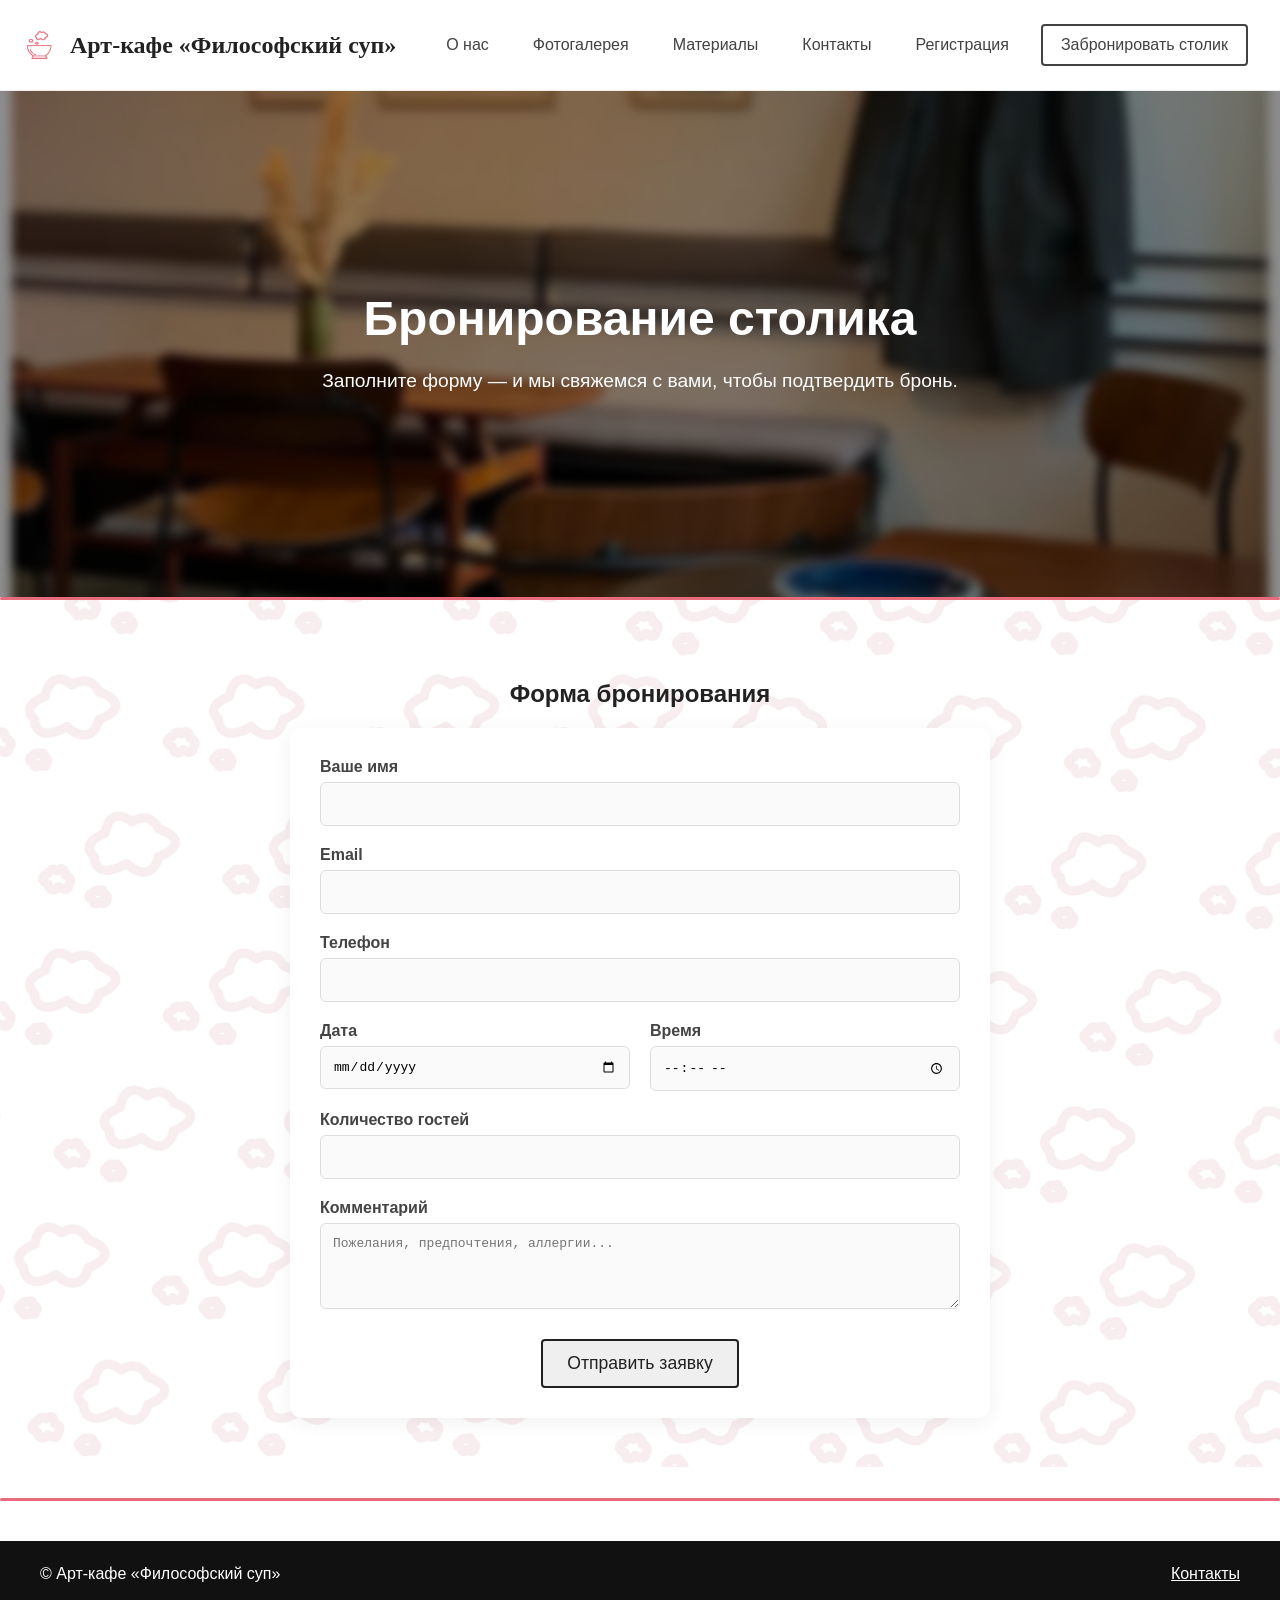
==== booking.html @ 497f6caf "Add files via upload" ====
<!doctype html>
<html lang="ru">
<head>
  <meta charset="utf-8">
  <meta name="viewport" content="width=device-width,initial-scale=1">
  <title>Бронирование — Арт-кафе «Философский суп»</title>
  <link rel="stylesheet" href="style.css">
</head>

<body>

<header>
  <div class="logo">
    <img src="23.jpg" alt="Логотип Арт-кафе" class="logo-img">
    <a href="art-cafe.html" class="logo-text">Арт-кафе «Философский суп»</a>
  </div>
  <nav>
    <a href="aboutus.html">О нас</a>
    <a href="gallery.html">Фотогалерея</a>
    <a href="materials.html">Материалы</a>
    <a href="contact.html">Контакты</a>
    <a href="booking.html" class="active">Регистрация</a>
    <a class="btn" href="booking.html">Забронировать столик</a>
  </nav>
</header>

<!-- HERO -->
<section class="hero hero-about" style="background-image: url('24.jpg');">
  <div class="container">
    <h1>Бронирование столика</h1>
    <p>Заполните форму — и мы свяжемся с вами, чтобы подтвердить бронь.</p>
  </div>
</section>

<div class="pink-divider"></div>

<main class="container">

  <section class="booking-section">

    <h2>Форма бронирования</h2>

    <form class="booking-form" action="#" method="post">

      <label>
        Ваше имя
        <input type="text" name="name" required>
      </label>

      <label>
        Email
        <input type="email" name="email" required>
      </label>

      <label>
        Телефон
        <input type="tel" name="phone" required>
      </label>

      <div class="form-row">
        <label>
          Дата
          <input type="date" name="date" required>
        </label>

        <label>
          Время
          <input type="time" name="time" required>
        </label>
      </div>

      <label>
        Количество гостей
        <input type="number" name="guests" min="1" max="20" required>
      </label>

      <label>
        Комментарий
        <textarea name="comment" rows="4" placeholder="Пожелания, предпочтения, аллергии..."></textarea>
      </label>

      <button type="submit" class="btn">Отправить заявку</button>

    </form>

  </section>

</main>

<div class="pink-divider"></div>

<footer>
  <div class="container footer-inner">
    <div>© Арт-кафе «Философский суп»</div>
    <div><a href="contact.html">Контакты</a></div>
  </div>
</footer>

<script src="script.js"></script>
</body>
</html>
---- style.css ----
:root {
  --accent: #e76b7b;
  --muted: #f4f4f4;
  --text: #222;
  --text-light: #666;
}

body {
  margin: 0;
  font-family: 'Helvetica Neue', Arial, sans-serif;
  background: url('background.jpg') center/cover no-repeat fixed;
  color: var(--text);
}

.container {
  max-width: 1200px;
  margin: auto;
  padding: 40px 20px;
}

/* HEADER */


.logo {
  display: flex;
  align-items: center;
  gap: 10px;
  font-family: Georgia, serif;
  font-size: 24px;
  font-weight: bold;
}

.logo-img {
  width: 40px;
  height: 40px;
  border-radius: 50%;
  object-fit: cover;
}

.logo-text {
  text-decoration: none;
  color: inherit;
  cursor: pointer;
}

.logo-text:visited {
  color: inherit;
}

nav a {
  margin: 0 12px;
  text-decoration: none;
  color: var(--text);
  opacity: .85;
  transition: .3s;
}

nav a:hover {
  opacity: 1;
  color: var(--accent);
}

.btn {
  padding: 10px 18px;
  border: 2px solid var(--text);
  border-radius: 4px;
  text-decoration: none;
  color: var(--text);
  transition: .3s;
}

.btn:hover {
  background: var(--accent);
  color: #fff;
  border-color: var(--accent);
}

/* BASIC HERO */
.hero {
  padding: 160px 20px;
}


.hero h1 {
  font-size: 48px;
  margin: 0;
}

.hero p {
  max-width: 700px;
  margin: 16px auto 28px;
  color: var(--text-light);
}

/* HERO ABOUT */
.hero-about {
  background: url('16.jpg') center/cover no-repeat;
  color: white;
  text-align: center;
  padding: 160px 20px;
  position: relative;
}

.hero-about::before {
  content: '';
  position: absolute;
  inset: 0;
  background: rgba(0,0,0,0.45);
}

.hero-about .container {
  position: relative;
  z-index: 1;
}

.hero-about p {
  color: #fff;
  font-size: 1.1em;
  max-width: 700px;
  margin: 20px auto 0;
  line-height: 1.6;
}

/* HERO CONTACTS */
.hero-contacts-img {
  background: url('28.jpg') center/cover no-repeat;
  color: white;
  text-align: center;
  padding: 160px 20px;
  position: relative;
}

.hero-contacts-img::before {
  content: '';
  position: absolute;
  inset: 0;
  background: rgba(0,0,0,0.45);
}

.hero-contacts-img .container {
  position: relative;
  z-index: 1;
}

.hero-contacts-img h1 {
  font-size: 48px;
  margin-bottom: 10px;
}

.hero-contacts-img p {
  color: #fff;
  font-size: 1.2em;
  max-width: 700px;
  margin: 20px auto 0;
  line-height: 1.6;
}

/* HERO ART-CAFE */
.hero-artcafe-img {
  background: url('29.jpg') center/cover no-repeat;
  color: white;
  text-align: center;
  padding: 180px 20px;
  position: relative;
}

.hero-artcafe-img::before {
  content: '';
  position: absolute;
  inset: 0;
  background: rgba(0,0,0,0.45);
}

.hero-artcafe-img .container {
  position: relative;
  z-index: 1;
}

.hero-artcafe-img h1 {
  font-size: 52px;
  margin-bottom: 16px;
}

.hero-artcafe-img p {
  color: #fff;
  font-size: 1.2em;
  max-width: 700px;
  margin: 20px auto 30px;
  line-height: 1.6;
}

/* PINK DIVIDER */
.pink-divider {
  width: 100%;
  height: 3px;
  background: #E76B7B;
  border-radius: 6px;
}

/* THREE BLOCKS */
.three-blocks {
  display: flex;
  gap: 20px;
  justify-content: center;
  margin-top: 40px;
}

.open-block {
  width: 30%;
  background: #fff;
  border-radius: 10px;
  overflow: hidden;
  cursor: pointer;
  transition: .3s;
  text-align: center;
}

.open-block:hover {
  transform: translateY(-5px);
  box-shadow: 0 10px 20px rgba(0,0,0,0.15);
}

.open-block .cover {
  width: 100%;      /* фото всегда равно ширине блока */
  aspect-ratio: 4/3; /* или 3/2, или 1/1 — выбирай пропорцию */
  object-fit: cover;
  border-radius: 6px;
}


/* MODAL */
.modal {
  display: none;
  position: fixed;
  inset: 0;
  background: rgba(0,0,0,0.7);
  justify-content: center;
  align-items: center;
}

.modal-content {
  position: relative;
  background: #fff;
  padding: 20px;
  border-radius: 8px;
}

.modal img {
  width: 450px;
  height: auto;
  border-radius: 6px;
}

.close {
  position: absolute;
  top: 10px;
  right: 14px;
  font-size: 28px;
  cursor: pointer;
}

.arrow {
  position: absolute;
  top: 50%;
  transform: translateY(-50%);
  background: #fff;
  border: none;
  font-size: 30px;
  cursor: pointer;
  padding: 10px;
  border-radius: 50%;
}

.left { left: -60px; }
.right { right: -60px; }

/* NEWS */
.news {
  display: grid;
  grid-template-columns: repeat(3, 1fr);
  gap: 20px;
}

.card {
  background: #fff;
  padding: 18px;
  border-radius: 6px;
  border: 1px solid #eee;
  cursor: pointer;
  transition: .3s;
}

.card:hover {
  transform: translateY(-4px);
  box-shadow: 0 10px 24px rgba(0,0,0,0.12);
}

.card img {
  width: 100%;
  height: 160px;
  object-fit: cover;
  border-radius: 4px;
  margin-bottom: 12px;
}

.more-info {
  max-height: 0;
  overflow: hidden;
  transition: .3s;
}

.card.open .more-info {
  max-height: 200px;
}

/* MOTTO + TEAM */
.motto-team {
  margin-top: 48px;
  text-align: center;
}

.motto-text {
  font-size: 20px;
  color: var(--text-light);
  max-width: 900px;
  margin: 12px auto 32px;
}

.team {
  display: flex;
  gap: 24px;
  align-items: center;
  justify-content: center;
  margin-top: 20px;
}

.team img:not(.team-cloud) {
  width: 260px;
  height: 260px;
  object-fit: cover;
  border-radius: 6px;
}


.team-text {
  max-width: 760px;
  text-align: left;
  position: relative; 
  z-index: 5; /* текст поверх облака */
}

.team-title {
  position: relative;
  z-index: 5;
}

/* ABOUT PAGE */
.about-history {
  margin: 60px auto;
  width: 80%;
  line-height: 1.7;
  font-size: 1.1em;
  color: #444;
}

.about-events {
  margin: 80px auto;
  width: 85%;
}

.events-list {
  display: flex;
  flex-direction: column;
  gap: 40px;
}

.event-card {
  display: flex;
  align-items: center;
  gap: 30px;
  background: #fafafa;
  border-radius: 15px;
  overflow: hidden;
  box-shadow: 0 2px 10px rgba(0,0,0,0.05);
}

.event-card img {
  width: 40%;
  object-fit: cover;
  height: 250px;
}

.event-text {
  flex: 1;
  padding: 20px 30px;
}

.about-team {
  margin: 80px auto;
  width: 85%;
  text-align: center;
}

.team-intro {
  width: 70%;
  margin: 0 auto 40px;
  color: #444;
  font-size: 1.1em;
}

.team-cards {
  display: flex;
  flex-wrap: wrap;
  justify-content: center;
  gap: 30px;
}

.team-member {
  width: 280px;
  background: #fff;
  border-radius: 15px;
  box-shadow: 0 2px 10px rgba(0,0,0,0.05);
  padding: 20px;
  transition: transform 0.3s;
}

.team-member:hover {
  transform: translateY(-5px);
}

.photo-placeholder {
  background: #f4f4f4;
  width: 100%;
  height: 300px;
  border-radius: 10px;
  object-fit: contain;
  object-position: center top;
  margin-bottom: 15px;
  background-color: #fff;
}

.role {
  color: #d94e67;
  font-weight: bold;
  margin-bottom: 10px;
}

/* BOOKING */
.booking-section {
  max-width: 700px;
  margin: 40px auto;
  text-align: center;
}

.booking-form {
  background: #fff;
  padding: 30px;
  border-radius: 12px;
  box-shadow: 0 4px 20px rgba(0,0,0,0.06);
  display: flex;
  flex-direction: column;
  gap: 20px;
}

.booking-form label {
  display: flex;
  flex-direction: column;
  text-align: left;
  font-weight: 600;
  color: #444;
}

.booking-form input,
.booking-form textarea {
  margin-top: 6px;
  padding: 12px;
  border: 1px solid #ddd;
  border-radius: 6px;
  font-size: 1em;
  background: #fafafa;
  transition: .2s;
}

.booking-form input:focus,
.booking-form textarea:focus {
  border-color: var(--accent);
  outline: none;
  background: #fff;
}

.form-row {
  display: flex;
  gap: 20px;
}

.form-row label {
  flex: 1;
}

.booking-form .btn {
  width: fit-content;
  margin: 10px auto 0;
  padding: 12px 24px;
  font-size: 1.1em;
}

/* CONTACT BLOCKS */
.contacts-row {
  display: flex;
  justify-content: space-between;
  gap: 20px;
  margin: 40px 0;
}

.contact-rect {
  flex: 1;
  background: #fff;
  padding: 40px 20px;
  border-radius: 12px;
  box-shadow: 0 4px 20px rgba(0,0,0,0.06);
  text-align: center;
  transition: transform .3s ease, box-shadow .3s ease;
}

.contact-rect:hover {
  transform: translateY(-6px);
  box-shadow: 0 12px 28px rgba(0,0,0,0.12);
}

.contact-rect h3 {
  font-size: 1.4em;
  margin-bottom: 12px;
  color: var(--accent);
}

.contact-rect p {
  margin: 6px 0;
  font-size: 1.1em;
  color: #444;
}

.contact-icon {
  width: 50px;
  height: 50px;
  object-fit: contain;
  margin-bottom: 15px;
  opacity: 0.9;
}

/* ADAPTIVE */
@media (max-width: 768px) {
  .contacts-row {
    flex-direction: column;
  }

  .contact-rect {
    width: 100%;
  }
}

/* FOOTER */
footer {
  background: #111;
  color: #fff;
  margin-top: 40px;
}

.footer-inner {
  display: flex;
  justify-content: space-between;
  align-items: center;
  padding: 24px 20px;
}

footer a {
  color: #fff;
  text-decoration: underline;
}

.hero-artcafe-img .btn {
  color: #fff !important;
  border-color: #fff !important;
}
/* тут блок материалов */
/* Сетка вкладок */
.materials-tabs {
  display: grid;
  grid-template-columns: repeat(2, 1fr);
  gap: 30px;
  margin-top: 40px;
}

.tab-card {
  background: #fff;
  border-radius: 12px;
  padding: 20px;
  box-shadow: 0 4px 20px rgba(0,0,0,0.06);
  cursor: pointer;
  transition: .3s;
  text-align: center;
}

.tab-card:hover {
  transform: translateY(-6px);
  box-shadow: 0 12px 28px rgba(0,0,0,0.12);
}

.tab-card img {
  width: 100%;
  height: 180px;
  object-fit: cover;
  border-radius: 8px;
  margin-bottom: 15px;
}

.tab-card h3 {
  color: var(--accent);
  margin-bottom: 10px;
}

/* Модалки */
.modal {
  display: none;
  position: fixed;
  inset: 0;
  background: rgba(0,0,0,0.6);
  justify-content: center;
  align-items: center;
  z-index: 1000;
}

.modal-content {
  background: #fff;
  padding: 30px;
  border-radius: 12px;
  max-width: 600px;
  width: 90%;
  position: relative;
  animation: fadeIn .3s ease;
}

.modal-content iframe {
  width: 100%;
  height: 300px;
  border-radius: 10px;
  margin-bottom: 20px;
}

.close {
  position: absolute;
  top: 10px;
  right: 14px;
  font-size: 28px;
  cursor: pointer;
}

@keyframes fadeIn {
  from { opacity: 0; transform: translateY(20px); }
  to   { opacity: 1; transform: translateY(0); }
}
/* Универсальный стиль hero-блоков */
.hero {
  position: relative;
  padding: 160px 20px;
  text-align: center;
  color: #fff;
}

.hero::before {
  content: "";
  position: absolute;
  inset: 0;
  background: rgba(0,0,0,0.45);
  z-index: 1;
}

.hero .container {
  position: relative;
  z-index: 2;
}

.hero h1 {
  font-size: 48px;
  margin-bottom: 10px;
  color: #fff;
}

.hero p {
  font-size: 1.2em;
  max-width: 700px;
  margin: 20px auto 0;
  line-height: 1.6;
  color: #fff;
}
.hero-materials-img {
  background: url('30.jpg') center/cover no-repeat;
}

header {
  display: flex;
  justify-content: space-between;
  align-items: center;
  padding: 24px 20px;
  background: #fff;
  border-bottom: 1px solid #eee;
  position: relative;
  z-index: 10;
}

nav {
  display: flex;
  align-items: center;
  gap: 20px;
  flex-wrap: wrap;
}
nav a.btn {
  margin-left: auto;
}
.hero-artcafe-img .btn {
  margin-top: 30px;
  display: inline-block;
}

@media (max-width: 900px) {
  nav .btn {
    padding: 6px 12px;
    font-size: 14px;
  }
}
/* GALLERY */
.gallery-title {
  margin-top: 40px;
  margin-bottom: 20px;
  font-size: 28px;
  color: var(--accent);
  text-align: center;
}

.gallery-grid {
  display: grid;
  grid-template-columns: repeat(4, 1fr);
  gap: 20px;
  margin-bottom: 40px;
}

.gallery-img {
  width: 100%;
  height: 220px;
  object-fit: cover;
  border-radius: 10px;
  cursor: pointer;
  transition: .3s;
}

.gallery-img:hover {
  transform: scale(1.03);
  box-shadow: 0 10px 20px rgba(0,0,0,0.15);
}

/* Лайтбокс */
#lightbox img {
  width: 600px;
  max-width: 90vw;
  border-radius: 10px;
}
/* Большой атмосферный блок в галерее */
.gallery-feature {
  margin: 60px auto;
  max-width: 1000px;
  text-align: center;
}

.gallery-feature img {
  width: 100%;
  height: 420px;
  object-fit: cover;
  border-radius: 12px;
  box-shadow: 0 10px 24px rgba(0,0,0,0.15);
}

.gallery-feature-text {
  margin-top: 24px;
}

.gallery-feature-text h2 {
  font-size: 32px;
  color: var(--accent);
  margin-bottom: 10px;
}

.gallery-feature-text p {
  font-size: 1.15em;
  color: var(--text-light);
  max-width: 800px;
  margin: 0 auto;
  line-height: 1.6;
}

/* HERO GALLERY */
.hero-gallery-img {
  background: url('31.jpg') center/cover no-repeat;
  color: white;
  text-align: center;
  padding: 180px 20px;
  position: relative;
}
.gallery-item {
  display: flex;
  flex-direction: column;
  align-items: center;
}

.gallery-caption {
  margin-top: 8px;
  font-size: 0.95em;
  color: var(--text-light);
  text-align: center;
}
.team {
  display: flex;
  gap: 30px;
  align-items: flex-start;
  overflow: visible;
}

/* ВАЖНО: фото + облако теперь НЕ flex-элемент */
.team-left {
  position: relative;
  display: block;
  overflow: visible;
  position: relative; 
  z-index: 4;
}

.team-photo-wrap {
  position: relative;
  display: inline-block;
  overflow: visible;
}

.team-photo {
  display: block;
  border-radius: 12px;
  position: relative;
  z-index: 3;
}

/* Облако-рамка */
.team-cloud {
  position: absolute;
  left: 50%;
  top: 50%;
  transform: translate(-50%, -50%);
  width: 430px;
  z-index: 1; /* облако — самый нижний слой */
  pointer-events: none;
}
.team-photo-wrap2 {
  position: relative;
  display: inline-block;
  overflow: visible;
}

.team-photo-wrap2 .photo-placeholder {
  position: relative;
  z-index: 3;
  border-radius: 12px;
}

.team-cloud2 {
  position: absolute;
  left: 50%;
  top: 45%; /* регулируй положение */
  transform: translate(-50%, -50%);
  width: 270px; /* регулируй размер */
  z-index: 1;
  pointer-events: none;
}
.modal-content {
  max-height: 80vh; /* модалка не больше 80% высоты экрана */
  overflow-y: auto; /* вертикальная прокрутка */
}

.contacts-row {
  display: flex;
  justify-content: center;
  gap: 30px;
}

.contact-rect {
  width: 260px;
  flex: none;
}
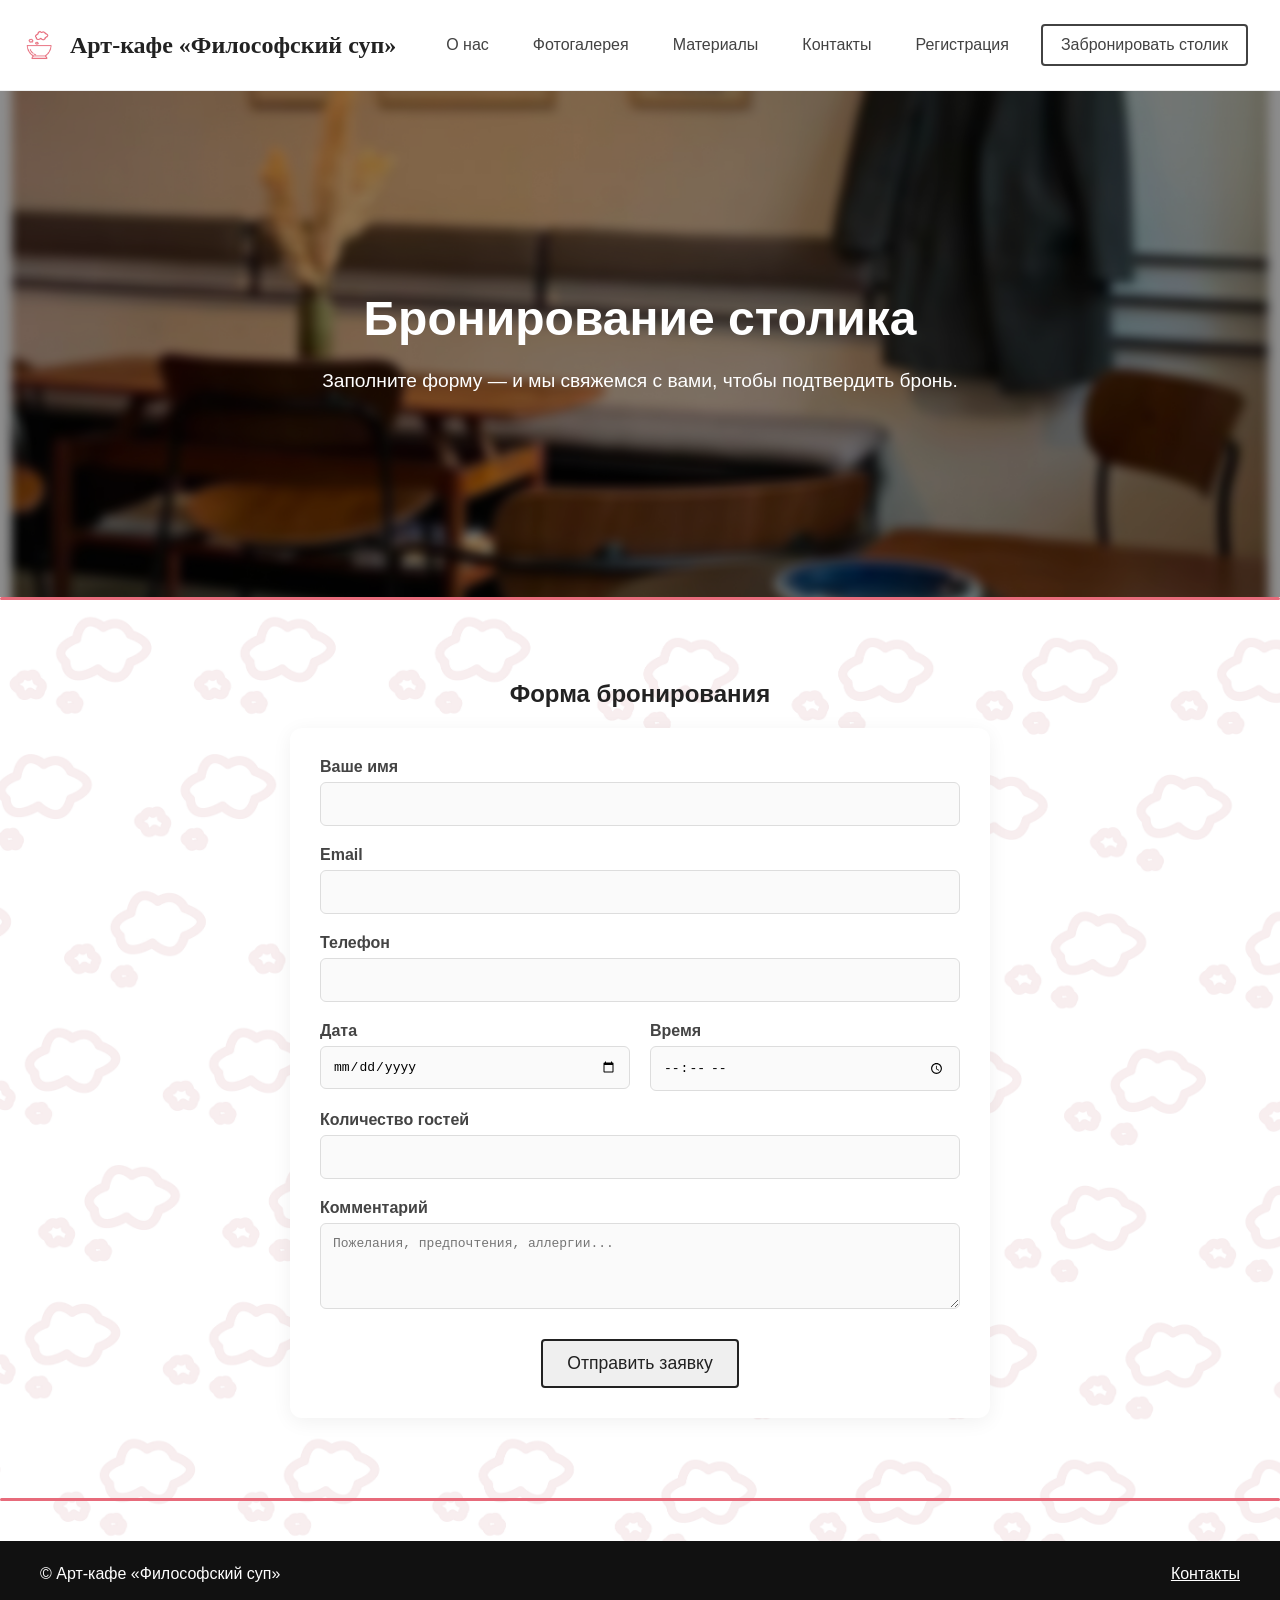
==== commit 6a844e3a: "Update booking.html" ====
--- a/booking.html
+++ b/booking.html
@@ -12,7 +12,7 @@
 <header>
   <div class="logo">
     <img src="23.jpg" alt="Логотип Арт-кафе" class="logo-img">
-    <a href="art-cafe.html" class="logo-text">Арт-кафе «Философский суп»</a>
+    <a href="index.html" class="logo-text">Арт-кафе «Философский суп»</a>
   </div>
   <nav>
     <a href="aboutus.html">О нас</a>
@@ -99,3 +99,4 @@
 <script src="script.js"></script>
 </body>
 </html>
+
--- a/style.css
+++ b/style.css
@@ -1,899 +1,955 @@
-:root {
-  --accent: #e76b7b;
-  --muted: #f4f4f4;
-  --text: #222;
-  --text-light: #666;
-}
-
-body {
-  margin: 0;
-  font-family: 'Helvetica Neue', Arial, sans-serif;
-  background: url('background.jpg') center/cover no-repeat fixed;
-  color: var(--text);
-}
-
-.container {
-  max-width: 1200px;
-  margin: auto;
-  padding: 40px 20px;
-}
-
-/* HEADER */
-
-
-.logo {
-  display: flex;
-  align-items: center;
-  gap: 10px;
-  font-family: Georgia, serif;
-  font-size: 24px;
-  font-weight: bold;
-}
-
-.logo-img {
-  width: 40px;
-  height: 40px;
-  border-radius: 50%;
-  object-fit: cover;
-}
-
-.logo-text {
-  text-decoration: none;
-  color: inherit;
-  cursor: pointer;
-}
-
-.logo-text:visited {
-  color: inherit;
-}
-
-nav a {
-  margin: 0 12px;
-  text-decoration: none;
-  color: var(--text);
-  opacity: .85;
-  transition: .3s;
-}
-
-nav a:hover {
-  opacity: 1;
-  color: var(--accent);
-}
-
-.btn {
-  padding: 10px 18px;
-  border: 2px solid var(--text);
-  border-radius: 4px;
-  text-decoration: none;
-  color: var(--text);
-  transition: .3s;
-}
-
-.btn:hover {
-  background: var(--accent);
-  color: #fff;
-  border-color: var(--accent);
-}
-
-/* BASIC HERO */
-.hero {
-  padding: 160px 20px;
-}
-
-
-.hero h1 {
-  font-size: 48px;
-  margin: 0;
-}
-
-.hero p {
-  max-width: 700px;
-  margin: 16px auto 28px;
-  color: var(--text-light);
-}
-
-/* HERO ABOUT */
-.hero-about {
-  background: url('16.jpg') center/cover no-repeat;
-  color: white;
-  text-align: center;
-  padding: 160px 20px;
-  position: relative;
-}
-
-.hero-about::before {
-  content: '';
-  position: absolute;
-  inset: 0;
-  background: rgba(0,0,0,0.45);
-}
-
-.hero-about .container {
-  position: relative;
-  z-index: 1;
-}
-
-.hero-about p {
-  color: #fff;
-  font-size: 1.1em;
-  max-width: 700px;
-  margin: 20px auto 0;
-  line-height: 1.6;
-}
-
-/* HERO CONTACTS */
-.hero-contacts-img {
-  background: url('28.jpg') center/cover no-repeat;
-  color: white;
-  text-align: center;
-  padding: 160px 20px;
-  position: relative;
-}
-
-.hero-contacts-img::before {
-  content: '';
-  position: absolute;
-  inset: 0;
-  background: rgba(0,0,0,0.45);
-}
-
-.hero-contacts-img .container {
-  position: relative;
-  z-index: 1;
-}
-
-.hero-contacts-img h1 {
-  font-size: 48px;
-  margin-bottom: 10px;
-}
-
-.hero-contacts-img p {
-  color: #fff;
-  font-size: 1.2em;
-  max-width: 700px;
-  margin: 20px auto 0;
-  line-height: 1.6;
-}
-
-/* HERO ART-CAFE */
-.hero-artcafe-img {
-  background: url('29.jpg') center/cover no-repeat;
-  color: white;
-  text-align: center;
-  padding: 180px 20px;
-  position: relative;
-}
-
-.hero-artcafe-img::before {
-  content: '';
-  position: absolute;
-  inset: 0;
-  background: rgba(0,0,0,0.45);
-}
-
-.hero-artcafe-img .container {
-  position: relative;
-  z-index: 1;
-}
-
-.hero-artcafe-img h1 {
-  font-size: 52px;
-  margin-bottom: 16px;
-}
-
-.hero-artcafe-img p {
-  color: #fff;
-  font-size: 1.2em;
-  max-width: 700px;
-  margin: 20px auto 30px;
-  line-height: 1.6;
-}
-
-/* PINK DIVIDER */
-.pink-divider {
-  width: 100%;
-  height: 3px;
-  background: #E76B7B;
-  border-radius: 6px;
-}
-
-/* THREE BLOCKS */
-.three-blocks {
-  display: flex;
-  gap: 20px;
-  justify-content: center;
-  margin-top: 40px;
-}
-
-.open-block {
-  width: 30%;
-  background: #fff;
-  border-radius: 10px;
-  overflow: hidden;
-  cursor: pointer;
-  transition: .3s;
-  text-align: center;
-}
-
-.open-block:hover {
-  transform: translateY(-5px);
-  box-shadow: 0 10px 20px rgba(0,0,0,0.15);
-}
-
-.open-block .cover {
-  width: 100%;      /* фото всегда равно ширине блока */
-  aspect-ratio: 4/3; /* или 3/2, или 1/1 — выбирай пропорцию */
-  object-fit: cover;
-  border-radius: 6px;
-}
-
-
-/* MODAL */
-.modal {
-  display: none;
-  position: fixed;
-  inset: 0;
-  background: rgba(0,0,0,0.7);
-  justify-content: center;
-  align-items: center;
-}
-
-.modal-content {
-  position: relative;
-  background: #fff;
-  padding: 20px;
-  border-radius: 8px;
-}
-
-.modal img {
-  width: 450px;
-  height: auto;
-  border-radius: 6px;
-}
-
-.close {
-  position: absolute;
-  top: 10px;
-  right: 14px;
-  font-size: 28px;
-  cursor: pointer;
-}
-
-.arrow {
-  position: absolute;
-  top: 50%;
-  transform: translateY(-50%);
-  background: #fff;
-  border: none;
-  font-size: 30px;
-  cursor: pointer;
-  padding: 10px;
-  border-radius: 50%;
-}
-
-.left { left: -60px; }
-.right { right: -60px; }
-
-/* NEWS */
-.news {
-  display: grid;
-  grid-template-columns: repeat(3, 1fr);
-  gap: 20px;
-}
-
-.card {
-  background: #fff;
-  padding: 18px;
-  border-radius: 6px;
-  border: 1px solid #eee;
-  cursor: pointer;
-  transition: .3s;
-}
-
-.card:hover {
-  transform: translateY(-4px);
-  box-shadow: 0 10px 24px rgba(0,0,0,0.12);
-}
-
-.card img {
-  width: 100%;
-  height: 160px;
-  object-fit: cover;
-  border-radius: 4px;
-  margin-bottom: 12px;
-}
-
-.more-info {
-  max-height: 0;
-  overflow: hidden;
-  transition: .3s;
-}
-
-.card.open .more-info {
-  max-height: 200px;
-}
-
-/* MOTTO + TEAM */
-.motto-team {
-  margin-top: 48px;
-  text-align: center;
-}
-
-.motto-text {
-  font-size: 20px;
-  color: var(--text-light);
-  max-width: 900px;
-  margin: 12px auto 32px;
-}
-
-.team {
-  display: flex;
-  gap: 24px;
-  align-items: center;
-  justify-content: center;
-  margin-top: 20px;
-}
-
-.team img:not(.team-cloud) {
-  width: 260px;
-  height: 260px;
-  object-fit: cover;
-  border-radius: 6px;
-}
-
-
-.team-text {
-  max-width: 760px;
-  text-align: left;
-  position: relative; 
-  z-index: 5; /* текст поверх облака */
-}
-
-.team-title {
-  position: relative;
-  z-index: 5;
-}
-
-/* ABOUT PAGE */
-.about-history {
-  margin: 60px auto;
-  width: 80%;
-  line-height: 1.7;
-  font-size: 1.1em;
-  color: #444;
-}
-
-.about-events {
-  margin: 80px auto;
-  width: 85%;
-}
-
-.events-list {
-  display: flex;
-  flex-direction: column;
-  gap: 40px;
-}
-
-.event-card {
-  display: flex;
-  align-items: center;
-  gap: 30px;
-  background: #fafafa;
-  border-radius: 15px;
-  overflow: hidden;
-  box-shadow: 0 2px 10px rgba(0,0,0,0.05);
-}
-
-.event-card img {
-  width: 40%;
-  object-fit: cover;
-  height: 250px;
-}
-
-.event-text {
-  flex: 1;
-  padding: 20px 30px;
-}
-
-.about-team {
-  margin: 80px auto;
-  width: 85%;
-  text-align: center;
-}
-
-.team-intro {
-  width: 70%;
-  margin: 0 auto 40px;
-  color: #444;
-  font-size: 1.1em;
-}
-
-.team-cards {
-  display: flex;
-  flex-wrap: wrap;
-  justify-content: center;
-  gap: 30px;
-}
-
-.team-member {
-  width: 280px;
-  background: #fff;
-  border-radius: 15px;
-  box-shadow: 0 2px 10px rgba(0,0,0,0.05);
-  padding: 20px;
-  transition: transform 0.3s;
-}
-
-.team-member:hover {
-  transform: translateY(-5px);
-}
-
-.photo-placeholder {
-  background: #f4f4f4;
-  width: 100%;
-  height: 300px;
-  border-radius: 10px;
-  object-fit: contain;
-  object-position: center top;
-  margin-bottom: 15px;
-  background-color: #fff;
-}
-
-.role {
-  color: #d94e67;
-  font-weight: bold;
-  margin-bottom: 10px;
-}
-
-/* BOOKING */
-.booking-section {
-  max-width: 700px;
-  margin: 40px auto;
-  text-align: center;
-}
-
-.booking-form {
-  background: #fff;
-  padding: 30px;
-  border-radius: 12px;
-  box-shadow: 0 4px 20px rgba(0,0,0,0.06);
-  display: flex;
-  flex-direction: column;
-  gap: 20px;
-}
-
-.booking-form label {
-  display: flex;
-  flex-direction: column;
-  text-align: left;
-  font-weight: 600;
-  color: #444;
-}
-
-.booking-form input,
-.booking-form textarea {
-  margin-top: 6px;
-  padding: 12px;
-  border: 1px solid #ddd;
-  border-radius: 6px;
-  font-size: 1em;
-  background: #fafafa;
-  transition: .2s;
-}
-
-.booking-form input:focus,
-.booking-form textarea:focus {
-  border-color: var(--accent);
-  outline: none;
-  background: #fff;
-}
-
-.form-row {
-  display: flex;
-  gap: 20px;
-}
-
-.form-row label {
-  flex: 1;
-}
-
-.booking-form .btn {
-  width: fit-content;
-  margin: 10px auto 0;
-  padding: 12px 24px;
-  font-size: 1.1em;
-}
-
-/* CONTACT BLOCKS */
-.contacts-row {
-  display: flex;
-  justify-content: space-between;
-  gap: 20px;
-  margin: 40px 0;
-}
-
-.contact-rect {
-  flex: 1;
-  background: #fff;
-  padding: 40px 20px;
-  border-radius: 12px;
-  box-shadow: 0 4px 20px rgba(0,0,0,0.06);
-  text-align: center;
-  transition: transform .3s ease, box-shadow .3s ease;
-}
-
-.contact-rect:hover {
-  transform: translateY(-6px);
-  box-shadow: 0 12px 28px rgba(0,0,0,0.12);
-}
-
-.contact-rect h3 {
-  font-size: 1.4em;
-  margin-bottom: 12px;
-  color: var(--accent);
-}
-
-.contact-rect p {
-  margin: 6px 0;
-  font-size: 1.1em;
-  color: #444;
-}
-
-.contact-icon {
-  width: 50px;
-  height: 50px;
-  object-fit: contain;
-  margin-bottom: 15px;
-  opacity: 0.9;
-}
-
-/* ADAPTIVE */
+/* update */
+    :root {
+    --accent: #e76b7b;
+    --muted: #f4f4f4;
+    --text: #222;
+    --text-light: #666;
+    }
+
+    body {
+    margin: 0;
+    font-family: 'Helvetica Neue', Arial, sans-serif;
+    background: url('background.jpg') center/cover no-repeat;
+    color: var(--text);
+    }
+
+    .container {
+    max-width: 1200px;
+    margin: auto;
+    padding: 40px 20px;
+    }
+
+    /* HEADER */
+
+
+    .logo {
+    display: flex;
+    align-items: center;
+    gap: 10px;
+    font-family: Georgia, serif;
+    font-size: 24px;
+    font-weight: bold;
+    }
+
+    .logo-img {
+    width: 40px;
+    height: 40px;
+    border-radius: 50%;
+    object-fit: cover;
+    }
+
+    .logo-text {
+    text-decoration: none;
+    color: inherit;
+    cursor: pointer;
+    }
+
+    .logo-text:visited {
+    color: inherit;
+    }
+
+    nav a {
+    margin: 0 12px;
+    text-decoration: none;
+    color: var(--text);
+    opacity: .85;
+    transition: .3s;
+    }
+
+    nav a:hover {
+    opacity: 1;
+    color: var(--accent);
+    }
+
+    .btn {
+    padding: 10px 18px;
+    border: 2px solid var(--text);
+    border-radius: 4px;
+    text-decoration: none;
+    color: var(--text);
+    transition: .3s;
+    }
+
+    .btn:hover {
+    background: var(--accent);
+    color: #fff;
+    border-color: var(--accent);
+    }
+
+    /* BASIC HERO */
+    .hero {
+    padding: 160px 20px;
+    }
+
+
+    .hero h1 {
+    font-size: 48px;
+    margin: 0;
+    }
+
+    .hero p {
+    max-width: 700px;
+    margin: 16px auto 28px;
+    color: var(--text-light);
+    }
+
+    /* HERO ABOUT */
+    .hero-about {
+    background: url('16.jpg') center/cover no-repeat;
+    color: white;
+    text-align: center;
+    padding: 160px 20px;
+    position: relative;
+    }
+
+    .hero-about::before {
+    content: '';
+    position: absolute;
+    inset: 0;
+    background: rgba(0,0,0,0.45);
+    }
+
+    .hero-about .container {
+    position: relative;
+    z-index: 1;
+    }
+
+    .hero-about p {
+    color: #fff;
+    font-size: 1.1em;
+    max-width: 700px;
+    margin: 20px auto 0;
+    line-height: 1.6;
+    }
+
+    /* HERO CONTACTS */
+    .hero-contacts-img {
+    background: url('28.jpg') center/cover no-repeat;
+    color: white;
+    text-align: center;
+    padding: 160px 20px;
+    position: relative;
+    }
+
+    .hero-contacts-img::before {
+    content: '';
+    position: absolute;
+    inset: 0;
+    background: rgba(0,0,0,0.45);
+    }
+
+    .hero-contacts-img .container {
+    position: relative;
+    z-index: 1;
+    }
+
+    .hero-contacts-img h1 {
+    font-size: 48px;
+    margin-bottom: 10px;
+    }
+
+    .hero-contacts-img p {
+    color: #fff;
+    font-size: 1.2em;
+    max-width: 700px;
+    margin: 20px auto 0;
+    line-height: 1.6;
+    }
+
+    /* HERO ART-CAFE */
+    .hero-artcafe-img {
+    background: url('29.jpg') center/cover no-repeat;
+    color: white;
+    text-align: center;
+    padding: 180px 20px;
+    position: relative;
+    }
+
+    .hero-artcafe-img::before {
+    content: '';
+    position: absolute;
+    inset: 0;
+    background: rgba(0,0,0,0.45);
+    }
+
+    .hero-artcafe-img .container {
+    position: relative;
+    z-index: 1;
+    }
+
+    .hero-artcafe-img h1 {
+    font-size: 52px;
+    margin-bottom: 16px;
+    }
+
+    .hero-artcafe-img p {
+    color: #fff;
+    font-size: 1.2em;
+    max-width: 700px;
+    margin: 20px auto 30px;
+    line-height: 1.6;
+    }
+
+    /* PINK DIVIDER */
+    .pink-divider {
+    width: 100%;
+    height: 3px;
+    background: #E76B7B;
+    border-radius: 6px;
+    }
+
+    /* THREE BLOCKS */
+    .three-blocks {
+    display: flex;
+    gap: 20px;
+    justify-content: center;
+    margin-top: 40px;
+    }
+
+    .open-block {
+    width: 30%;
+    background: #fff;
+    border-radius: 10px;
+    overflow: hidden;
+    cursor: pointer;
+    transition: .3s;
+    text-align: center;
+    }
+
+    .open-block:hover {
+    transform: translateY(-5px);
+    box-shadow: 0 10px 20px rgba(0,0,0,0.15);
+    }
+
+    .open-block .cover {
+    width: 100%;      /* фото всегда равно ширине блока */
+    aspect-ratio: 4/3; /* или 3/2, или 1/1 — выбирай пропорцию */
+    object-fit: cover;
+    border-radius: 6px;
+    }
+
+
+    /* MODAL */
+    .modal {
+    display: none;
+    position: fixed;
+    inset: 0;
+    background: rgba(0,0,0,0.7);
+    justify-content: center;
+    align-items: center;
+    }
+
+    .modal-content {
+    position: relative;
+    background: #fff;
+    padding: 20px;
+    border-radius: 8px;
+    }
+
+    .modal img {
+    width: 450px;
+    height: auto;
+    border-radius: 6px;
+    }
+
+    .close {
+    position: absolute;
+    top: 10px;
+    right: 14px;
+    font-size: 28px;
+    cursor: pointer;
+    }
+
+    .arrow {
+    position: absolute;
+    top: 50%;
+    transform: translateY(-50%);
+    background: #fff;
+    border: none;
+    font-size: 30px;
+    cursor: pointer;
+    padding: 10px;
+    border-radius: 50%;
+    }
+
+    .left { left: -60px; }
+    .right { right: -60px; }
+
+    /* NEWS */
+    .news {
+    display: grid;
+    grid-template-columns: repeat(3, 1fr);
+    gap: 20px;
+    }
+
+    .card {
+    background: #fff;
+    padding: 18px;
+    border-radius: 6px;
+    border: 1px solid #eee;
+    cursor: pointer;
+    transition: .3s;
+    }
+
+    .card:hover {
+    transform: translateY(-4px);
+    box-shadow: 0 10px 24px rgba(0,0,0,0.12);
+    }
+
+    .card img {
+    width: 100%;
+    height: 160px;
+    object-fit: cover;
+    border-radius: 4px;
+    margin-bottom: 12px;
+    }
+
+    .more-info {
+    max-height: 0;
+    overflow: hidden;
+    transition: .3s;
+    }
+
+    .card.open .more-info {
+    max-height: 200px;
+    }
+
+    /* MOTTO + TEAM */
+    .motto-team {
+    margin-top: 48px;
+    text-align: center;
+    }
+
+    .motto-text {
+    font-size: 20px;
+    color: var(--text-light);
+    max-width: 900px;
+    margin: 12px auto 32px;
+    }
+
+    .team {
+    display: flex;
+    gap: 24px;
+    align-items: center;
+    justify-content: center;
+    margin-top: 20px;
+    }
+
+    .team img:not(.team-cloud) {
+    width: 260px;
+    height: 260px;
+    object-fit: cover;
+    border-radius: 6px;
+    }
+
+
+    .team-text {
+    max-width: 760px;
+    text-align: left;
+    position: relative; 
+    z-index: 5; /* текст поверх облака */
+    }
+
+    .team-title {
+    position: relative;
+    z-index: 5;
+    }
+
+    /* ABOUT PAGE */
+    .about-history {
+    margin: 60px auto;
+    width: 80%;
+    line-height: 1.7;
+    font-size: 1.1em;
+    color: #444;
+    }
+
+    .about-events {
+    margin: 80px auto;
+    width: 85%;
+    }
+
+    .events-list {
+    display: flex;
+    flex-direction: column;
+    gap: 40px;
+    }
+
+    .event-card {
+    display: flex;
+    align-items: center;
+    gap: 30px;
+    background: #fafafa;
+    border-radius: 15px;
+    overflow: hidden;
+    box-shadow: 0 2px 10px rgba(0,0,0,0.05);
+    }
+
+    .event-card img {
+    width: 40%;
+    object-fit: cover;
+    height: 250px;
+    }
+
+    .event-text {
+    flex: 1;
+    padding: 20px 30px;
+    }
+
+    .about-team {
+    margin: 80px auto;
+    width: 85%;
+    text-align: center;
+    }
+
+    .team-intro {
+    width: 70%;
+    margin: 0 auto 40px;
+    color: #444;
+    font-size: 1.1em;
+    }
+
+    .team-cards {
+    display: flex;
+    flex-wrap: wrap;
+    justify-content: center;
+    gap: 30px;
+    }
+
+    .team-member {
+    width: 280px;
+    background: #fff;
+    border-radius: 15px;
+    box-shadow: 0 2px 10px rgba(0,0,0,0.05);
+    padding: 20px;
+    transition: transform 0.3s;
+    }
+
+    .team-member:hover {
+    transform: translateY(-5px);
+    }
+
+    .photo-placeholder {
+    background: #f4f4f4;
+    width: 100%;
+    height: 300px;
+    border-radius: 10px;
+    object-fit: contain;
+    object-position: center top;
+    margin-bottom: 15px;
+    background-color: #fff;
+    }
+
+    .role {
+    color: #d94e67;
+    font-weight: bold;
+    margin-bottom: 10px;
+    }
+
+    /* BOOKING */
+    .booking-section {
+    max-width: 700px;
+    margin: 40px auto;
+    text-align: center;
+    }
+
+    .booking-form {
+    background: #fff;
+    padding: 30px;
+    border-radius: 12px;
+    box-shadow: 0 4px 20px rgba(0,0,0,0.06);
+    display: flex;
+    flex-direction: column;
+    gap: 20px;
+    }
+
+    .booking-form label {
+    display: flex;
+    flex-direction: column;
+    text-align: left;
+    font-weight: 600;
+    color: #444;
+    }
+
+    .booking-form input,
+    .booking-form textarea {
+    margin-top: 6px;
+    padding: 12px;
+    border: 1px solid #ddd;
+    border-radius: 6px;
+    font-size: 1em;
+    background: #fafafa;
+    transition: .2s;
+    }
+
+    .booking-form input:focus,
+    .booking-form textarea:focus {
+    border-color: var(--accent);
+    outline: none;
+    background: #fff;
+    }
+
+    .form-row {
+    display: flex;
+    gap: 20px;
+    }
+
+    .form-row label {
+    flex: 1;
+    }
+
+    .booking-form .btn {
+    width: fit-content;
+    margin: 10px auto 0;
+    padding: 12px 24px;
+    font-size: 1.1em;
+    }
+
+    .contact-rect {
+    flex: 1;
+    background: #fff;
+    padding: 40px 20px;
+    border-radius: 12px;
+    box-shadow: 0 4px 20px rgba(0,0,0,0.06);
+    text-align: center;
+    transition: transform .3s ease, box-shadow .3s ease;
+    }
+
+    .contact-rect:hover {
+    transform: translateY(-6px);
+    box-shadow: 0 12px 28px rgba(0,0,0,0.12);
+    }
+
+    .contact-rect h3 {
+    font-size: 1.4em;
+    margin-bottom: 12px;
+    color: var(--accent);
+    }
+
+    .contact-rect p {
+    margin: 6px 0;
+    font-size: 1.1em;
+    color: #444;
+    }
+
+    .contact-icon {
+    width: 50px;
+    height: 50px;
+    object-fit: contain;
+    margin-bottom: 15px;
+    opacity: 0.9;
+    }
+
+
+
+    /* FOOTER */
+    footer {
+    background: #111;
+    color: #fff;
+    margin-top: 40px;
+    }
+
+    .footer-inner {
+    display: flex;
+    justify-content: space-between;
+    align-items: center;
+    padding: 24px 20px;
+    }
+
+    footer a {
+    color: #fff;
+    text-decoration: underline;
+    }
+
+    .hero-artcafe-img .btn {
+    color: #fff !important;
+    border-color: #fff !important;
+    }
+    /* тут блок материалов */
+    /* Сетка вкладок */
+    .materials-tabs {
+    display: grid;
+    grid-template-columns: repeat(2, 1fr);
+    gap: 30px;
+    margin-top: 40px;
+    }
+
+    .tab-card {
+    background: #fff;
+    border-radius: 12px;
+    padding: 20px;
+    box-shadow: 0 4px 20px rgba(0,0,0,0.06);
+    cursor: pointer;
+    transition: .3s;
+    text-align: center;
+    }
+
+    .tab-card:hover {
+    transform: translateY(-6px);
+    box-shadow: 0 12px 28px rgba(0,0,0,0.12);
+    }
+
+    .tab-card img {
+    width: 100%;
+    height: 180px;
+    object-fit: cover;
+    border-radius: 8px;
+    margin-bottom: 15px;
+    }
+
+    .tab-card h3 {
+    color: var(--accent);
+    margin-bottom: 10px;
+    }
+
+    /* Модалки */
+    .modal {
+    display: none;
+    position: fixed;
+    inset: 0;
+    background: rgba(0,0,0,0.6);
+    justify-content: center;
+    align-items: center;
+    z-index: 1000;
+    }
+
+    .modal-content {
+    background: #fff;
+    padding: 30px;
+    border-radius: 12px;
+    max-width: 600px;
+    width: 90%;
+    position: relative;
+    animation: fadeIn .3s ease;
+    }
+
+    .modal-content iframe {
+    width: 100%;
+    height: 300px;
+    border-radius: 10px;
+    margin-bottom: 20px;
+    }
+
+    .close {
+    position: absolute;
+    top: 10px;
+    right: 14px;
+    font-size: 28px;
+    cursor: pointer;
+    }
+
+    @keyframes fadeIn {
+    from { opacity: 0; transform: translateY(20px); }
+    to   { opacity: 1; transform: translateY(0); }
+    }
+    /* Универсальный стиль hero-блоков */
+    .hero {
+    position: relative;
+    padding: 160px 20px;
+    text-align: center;
+    color: #fff;
+    }
+
+    .hero::before {
+    content: "";
+    position: absolute;
+    inset: 0;
+    background: rgba(0,0,0,0.45);
+    z-index: 1;
+    }
+
+    .hero .container {
+    position: relative;
+    z-index: 2;
+    }
+
+    .hero h1 {
+    font-size: 48px;
+    margin-bottom: 10px;
+    color: #fff;
+    }
+
+    .hero p {
+    font-size: 1.2em;
+    max-width: 700px;
+    margin: 20px auto 0;
+    line-height: 1.6;
+    color: #fff;
+    }
+    .hero-materials-img {
+    background: url('30.jpg') center/cover no-repeat;
+    }
+
+    header {
+    display: flex;
+    justify-content: space-between;
+    align-items: center;
+    padding: 24px 20px;
+    background: #fff;
+    border-bottom: 1px solid #eee;
+    position: relative;
+    z-index: 10;
+    }
+
+    nav {
+    display: flex;
+    align-items: center;
+    gap: 20px;
+    flex-wrap: wrap;
+    }
+    nav a.btn {
+    margin-left: auto;
+    }
+    .hero-artcafe-img .btn {
+    margin-top: 30px;
+    display: inline-block;
+    }
+
+    @media (max-width: 900px) {
+    nav .btn {
+        padding: 6px 12px;
+        font-size: 14px;
+    }
+    }
+    /* GALLERY */
+    .gallery-title {
+    margin-top: 40px;
+    margin-bottom: 20px;
+    font-size: 28px;
+    color: var(--accent);
+    text-align: center;
+    }
+
+    .gallery-grid {
+    display: grid;
+    grid-template-columns: repeat(4, 1fr);
+    gap: 20px;
+    margin-bottom: 40px;
+    }
+
+    .gallery-img {
+    width: 100%;
+    height: 220px;
+    object-fit: cover;
+    border-radius: 10px;
+    cursor: pointer;
+    transition: .3s;
+    }
+
+    .gallery-img:hover {
+    transform: scale(1.03);
+    box-shadow: 0 10px 20px rgba(0,0,0,0.15);
+    }
+
+    /* Лайтбокс */
+    #lightbox img {
+    width: 600px;
+    max-width: 90vw;
+    border-radius: 10px;
+    }
+    /* Большой атмосферный блок в галерее */
+    .gallery-feature {
+    margin: 60px auto;
+    max-width: 1000px;
+    text-align: center;
+    }
+
+    .gallery-feature img {
+    width: 100%;
+    height: 420px;
+    object-fit: cover;
+    border-radius: 12px;
+    box-shadow: 0 10px 24px rgba(0,0,0,0.15);
+    }
+
+    .gallery-feature-text {
+    margin-top: 24px;
+    }
+
+    .gallery-feature-text h2 {
+    font-size: 32px;
+    color: var(--accent);
+    margin-bottom: 10px;
+    }
+
+    .gallery-feature-text p {
+    font-size: 1.15em;
+    color: var(--text-light);
+    max-width: 800px;
+    margin: 0 auto;
+    line-height: 1.6;
+    }
+
+    /* HERO GALLERY */
+    .hero-gallery-img {
+    background: url('31.jpg') center/cover no-repeat;
+    color: white;
+    text-align: center;
+    padding: 180px 20px;
+    position: relative;
+    }
+    .gallery-item {
+    display: flex;
+    flex-direction: column;
+    align-items: center;
+    }
+
+    .gallery-caption {
+    margin-top: 8px;
+    font-size: 0.95em;
+    color: var(--text-light);
+    text-align: center;
+    }
+    .team {
+    display: flex;
+    gap: 30px;
+    align-items: flex-start;
+    overflow: visible;
+    }
+
+    /* ВАЖНО: фото + облако теперь НЕ flex-элемент */
+    .team-left {
+    position: relative;
+    display: block;
+    overflow: visible;
+    position: relative; 
+    z-index: 4;
+    }
+
+    .team-photo-wrap {
+    position: relative;
+    display: inline-block;
+    overflow: visible;
+    }
+
+    .team-photo {
+    display: block;
+    border-radius: 12px;
+    position: relative;
+    z-index: 3;
+    }
+
+    /* Облако-рамка */
+    .team-cloud {
+    position: absolute;
+    left: 50%;
+    top: 50%;
+    transform: translate(-50%, -50%);
+    width: 430px;
+    z-index: 1; /* облако — самый нижний слой */
+    pointer-events: none;
+    }
+    .team-photo-wrap2 {
+    position: relative;
+    display: inline-block;
+    overflow: visible;
+    }
+
+    .team-photo-wrap2 .photo-placeholder {
+    position: relative;
+    z-index: 3;
+    border-radius: 12px;
+    }
+
+    .team-cloud2 {
+    position: absolute;
+    left: 50%;
+    top: 45%; /* регулируй положение */
+    transform: translate(-50%, -50%);
+    width: 270px; /* регулируй размер */
+    z-index: 1;
+    pointer-events: none;
+    }
+    .modal-content {
+    max-height: 80vh; /* модалка не больше 80% высоты экрана */
+    overflow-y: auto; /* вертикальная прокрутка */
+    }
+
+    .contacts-row {
+    display: flex;
+    justify-content: center;
+    gap: 30px;
+    }
+
+    .contact-rect {
+    width: 260px;
+    flex: none;
+    }
+/* МОБИЛЬНАЯ ВЕРСИЯ — ФИНАЛЬНАЯ ПРАВКА */
 @media (max-width: 768px) {
+
+  /* Шапка */
+  header {
+    flex-direction: column;
+    align-items: center;
+    gap: 10px;
+  }
+
+  nav {
+    flex-wrap: wrap;
+    justify-content: center;
+    gap: 10px;
+  }
+
+  nav a {
+    font-size: 14px;
+    margin: 0;
+  }
+
+  nav a.btn {
+    order: 10;
+    width: 100%;
+    text-align: center;
+    margin-top: 8px;
+  }
+
+  /* Контакты */
   .contacts-row {
     flex-direction: column;
+    align-items: center;
+    gap: 20px;
+    margin: 20px 0;
   }
 
   .contact-rect {
     width: 100%;
+    max-width: 320px;
+    padding: 24px 18px;
+  }
+
+  /* Материалы: одна колонка */
+  .materials-tabs {
+    grid-template-columns: 1fr;
+  }
+
+  /* Галерея: две колонки */
+  .gallery-grid {
+    grid-template-columns: repeat(2, 1fr);
+  }
+
+  /* Блоки с событиями — в столбик */
+  .event-card {
+    flex-direction: column;
+  }
+
+  .event-card img {
+    width: 100%;
+    height: auto;
+    object-fit: cover;
+  }
+
+  /* Команда — в столбик, чтобы не вылезала */
+  .team {
+    flex-direction: column;
+    align-items: center;
+  }
+
+  .team-text {
+    max-width: 100%;
+  }
+
+  /* Немного уменьшим отступы контейнера, чтобы не вылезало за пределы */
+  .container {
+    padding: 24px 16px;
   }
 }
-
-/* FOOTER */
-footer {
-  background: #111;
-  color: #fff;
-  margin-top: 40px;
-}
-
-.footer-inner {
-  display: flex;
-  justify-content: space-between;
-  align-items: center;
-  padding: 24px 20px;
-}
-
-footer a {
-  color: #fff;
-  text-decoration: underline;
-}
-
-.hero-artcafe-img .btn {
-  color: #fff !important;
-  border-color: #fff !important;
-}
-/* тут блок материалов */
-/* Сетка вкладок */
-.materials-tabs {
-  display: grid;
-  grid-template-columns: repeat(2, 1fr);
-  gap: 30px;
-  margin-top: 40px;
-}
-
-.tab-card {
-  background: #fff;
-  border-radius: 12px;
-  padding: 20px;
-  box-shadow: 0 4px 20px rgba(0,0,0,0.06);
-  cursor: pointer;
-  transition: .3s;
-  text-align: center;
-}
-
-.tab-card:hover {
-  transform: translateY(-6px);
-  box-shadow: 0 12px 28px rgba(0,0,0,0.12);
-}
-
-.tab-card img {
-  width: 100%;
-  height: 180px;
-  object-fit: cover;
-  border-radius: 8px;
-  margin-bottom: 15px;
-}
-
-.tab-card h3 {
-  color: var(--accent);
-  margin-bottom: 10px;
-}
-
-/* Модалки */
-.modal {
-  display: none;
-  position: fixed;
-  inset: 0;
-  background: rgba(0,0,0,0.6);
-  justify-content: center;
-  align-items: center;
-  z-index: 1000;
-}
-
-.modal-content {
-  background: #fff;
-  padding: 30px;
-  border-radius: 12px;
-  max-width: 600px;
-  width: 90%;
-  position: relative;
-  animation: fadeIn .3s ease;
-}
-
-.modal-content iframe {
-  width: 100%;
-  height: 300px;
-  border-radius: 10px;
-  margin-bottom: 20px;
-}
-
-.close {
-  position: absolute;
-  top: 10px;
-  right: 14px;
-  font-size: 28px;
-  cursor: pointer;
-}
-
-@keyframes fadeIn {
-  from { opacity: 0; transform: translateY(20px); }
-  to   { opacity: 1; transform: translateY(0); }
-}
-/* Универсальный стиль hero-блоков */
-.hero {
-  position: relative;
-  padding: 160px 20px;
-  text-align: center;
-  color: #fff;
-}
-
-.hero::before {
-  content: "";
-  position: absolute;
-  inset: 0;
-  background: rgba(0,0,0,0.45);
-  z-index: 1;
-}
-
-.hero .container {
-  position: relative;
-  z-index: 2;
-}
-
-.hero h1 {
-  font-size: 48px;
-  margin-bottom: 10px;
-  color: #fff;
-}
-
-.hero p {
-  font-size: 1.2em;
-  max-width: 700px;
-  margin: 20px auto 0;
-  line-height: 1.6;
-  color: #fff;
-}
-.hero-materials-img {
-  background: url('30.jpg') center/cover no-repeat;
-}
-
-header {
-  display: flex;
-  justify-content: space-between;
-  align-items: center;
-  padding: 24px 20px;
-  background: #fff;
-  border-bottom: 1px solid #eee;
-  position: relative;
-  z-index: 10;
-}
-
-nav {
-  display: flex;
-  align-items: center;
-  gap: 20px;
-  flex-wrap: wrap;
-}
-nav a.btn {
-  margin-left: auto;
-}
-.hero-artcafe-img .btn {
-  margin-top: 30px;
-  display: inline-block;
-}
-
-@media (max-width: 900px) {
-  nav .btn {
-    padding: 6px 12px;
-    font-size: 14px;
-  }
-}
-/* GALLERY */
-.gallery-title {
-  margin-top: 40px;
-  margin-bottom: 20px;
-  font-size: 28px;
-  color: var(--accent);
-  text-align: center;
-}
-
-.gallery-grid {
-  display: grid;
-  grid-template-columns: repeat(4, 1fr);
-  gap: 20px;
-  margin-bottom: 40px;
-}
-
-.gallery-img {
-  width: 100%;
-  height: 220px;
-  object-fit: cover;
-  border-radius: 10px;
-  cursor: pointer;
-  transition: .3s;
-}
-
-.gallery-img:hover {
-  transform: scale(1.03);
-  box-shadow: 0 10px 20px rgba(0,0,0,0.15);
-}
-
-/* Лайтбокс */
-#lightbox img {
-  width: 600px;
-  max-width: 90vw;
-  border-radius: 10px;
-}
-/* Большой атмосферный блок в галерее */
-.gallery-feature {
-  margin: 60px auto;
-  max-width: 1000px;
-  text-align: center;
-}
-
-.gallery-feature img {
-  width: 100%;
-  height: 420px;
-  object-fit: cover;
-  border-radius: 12px;
-  box-shadow: 0 10px 24px rgba(0,0,0,0.15);
-}
-
-.gallery-feature-text {
-  margin-top: 24px;
-}
-
-.gallery-feature-text h2 {
-  font-size: 32px;
-  color: var(--accent);
-  margin-bottom: 10px;
-}
-
-.gallery-feature-text p {
-  font-size: 1.15em;
-  color: var(--text-light);
-  max-width: 800px;
-  margin: 0 auto;
-  line-height: 1.6;
-}
-
-/* HERO GALLERY */
-.hero-gallery-img {
-  background: url('31.jpg') center/cover no-repeat;
-  color: white;
-  text-align: center;
-  padding: 180px 20px;
-  position: relative;
-}
-.gallery-item {
-  display: flex;
-  flex-direction: column;
-  align-items: center;
-}
-
-.gallery-caption {
-  margin-top: 8px;
-  font-size: 0.95em;
-  color: var(--text-light);
-  text-align: center;
-}
-.team {
-  display: flex;
-  gap: 30px;
-  align-items: flex-start;
-  overflow: visible;
-}
-
-/* ВАЖНО: фото + облако теперь НЕ flex-элемент */
-.team-left {
-  position: relative;
-  display: block;
-  overflow: visible;
-  position: relative; 
-  z-index: 4;
-}
-
-.team-photo-wrap {
-  position: relative;
-  display: inline-block;
-  overflow: visible;
-}
-
-.team-photo {
-  display: block;
-  border-radius: 12px;
-  position: relative;
-  z-index: 3;
-}
-
-/* Облако-рамка */
-.team-cloud {
-  position: absolute;
-  left: 50%;
-  top: 50%;
-  transform: translate(-50%, -50%);
-  width: 430px;
-  z-index: 1; /* облако — самый нижний слой */
-  pointer-events: none;
-}
-.team-photo-wrap2 {
-  position: relative;
-  display: inline-block;
-  overflow: visible;
-}
-
-.team-photo-wrap2 .photo-placeholder {
-  position: relative;
-  z-index: 3;
-  border-radius: 12px;
-}
-
-.team-cloud2 {
-  position: absolute;
-  left: 50%;
-  top: 45%; /* регулируй положение */
-  transform: translate(-50%, -50%);
-  width: 270px; /* регулируй размер */
-  z-index: 1;
-  pointer-events: none;
-}
-.modal-content {
-  max-height: 80vh; /* модалка не больше 80% высоты экрана */
-  overflow-y: auto; /* вертикальная прокрутка */
-}
-
-.contacts-row {
-  display: flex;
-  justify-content: center;
-  gap: 30px;
-}
-
-.contact-rect {
-  width: 260px;
-  flex: none;
-}
-
-
-
-
-
-
